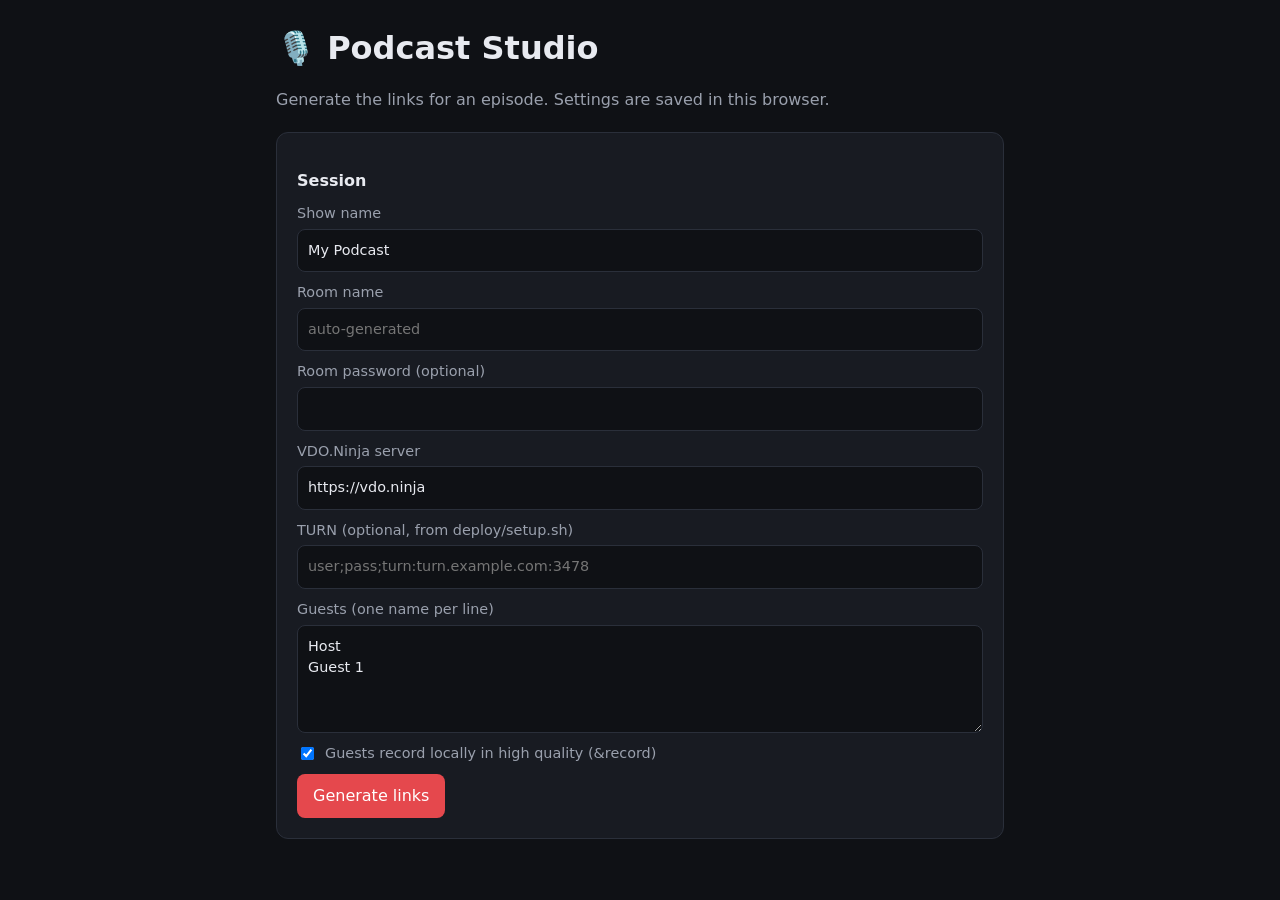
==== site/index.html @ 9c6dfa55 "Scaffold self-hosted podcast studio (VDO.Ninja + OBS) Co-Authored-By: Claude Opus 5.5 <noreply@anthr" ====
<!doctype html>
<html lang="en">
<head>
<meta charset="utf-8">
<meta name="viewport" content="width=device-width, initial-scale=1">
<title>Podcast Studio</title>
<link rel="stylesheet" href="style.css">
</head>
<body>
<main>
  <h1>🎙️ Podcast Studio</h1>
  <p class="sub">Generate the links for an episode. Settings are saved in this browser.</p>

  <section class="card">
    <h2>Session</h2>
    <label>Show name <input id="show" value="My Podcast"></label>
    <label>Room name <input id="room" placeholder="auto-generated"></label>
    <label>Room password (optional) <input id="password"></label>
    <label>VDO.Ninja server <input id="server" value="https://vdo.ninja"></label>
    <label>TURN (optional, from deploy/setup.sh) <input id="turn" placeholder="user;pass;turn:turn.example.com:3478"></label>
    <label>Guests (one name per line) <textarea id="guests" rows="4">Host
Guest 1</textarea></label>
    <label class="row"><input type="checkbox" id="record" checked> Guests record locally in high quality (&amp;record)</label>
    <button id="go">Generate links</button>
  </section>

  <section class="card" id="out" hidden>
    <h2>Director (you)</h2>
    <div id="director"></div>
    <h2>Guest links: send one to each person</h2>
    <div id="guestLinks"></div>
    <h2>OBS Browser Sources (1920×1080, "Control audio via OBS" ✓)</h2>
    <div id="obsLinks"></div>
  </section>
</main>
<script src="app.js"></script>
</body>
</html>
---- site/style.css ----
:root{--bg:#0f1115;--card:#181b22;--fg:#e8eaf0;--mut:#9aa0ad;--acc:#e5484d;--line:#2a2f3a}
*{box-sizing:border-box}
body{margin:0;background:var(--bg);color:var(--fg);font:16px/1.5 system-ui,sans-serif}
main{max-width:760px;margin:0 auto;padding:24px 16px}
h1{margin:0}.sub{color:var(--mut)}
.card{background:var(--card);border:1px solid var(--line);border-radius:12px;padding:20px;margin:20px 0}
h2{font-size:1rem;margin:16px 0 8px}
label{display:block;margin:10px 0;color:var(--mut);font-size:.9rem}
label.row{display:flex;gap:8px;align-items:center}
input:not([type=checkbox]),textarea{display:block;width:100%;margin-top:4px;padding:10px;background:var(--bg);color:var(--fg);border:1px solid var(--line);border-radius:8px;font:inherit}
button{background:var(--acc);color:#fff;border:0;border-radius:8px;padding:10px 16px;font:inherit;cursor:pointer}
.link{display:flex;gap:8px;align-items:center;margin:6px 0}
.link b{min-width:90px}
.link code{flex:1;overflow:hidden;text-overflow:ellipsis;white-space:nowrap;background:var(--bg);padding:6px 8px;border-radius:6px;font-size:.8rem}
.link button{padding:6px 10px;font-size:.8rem}
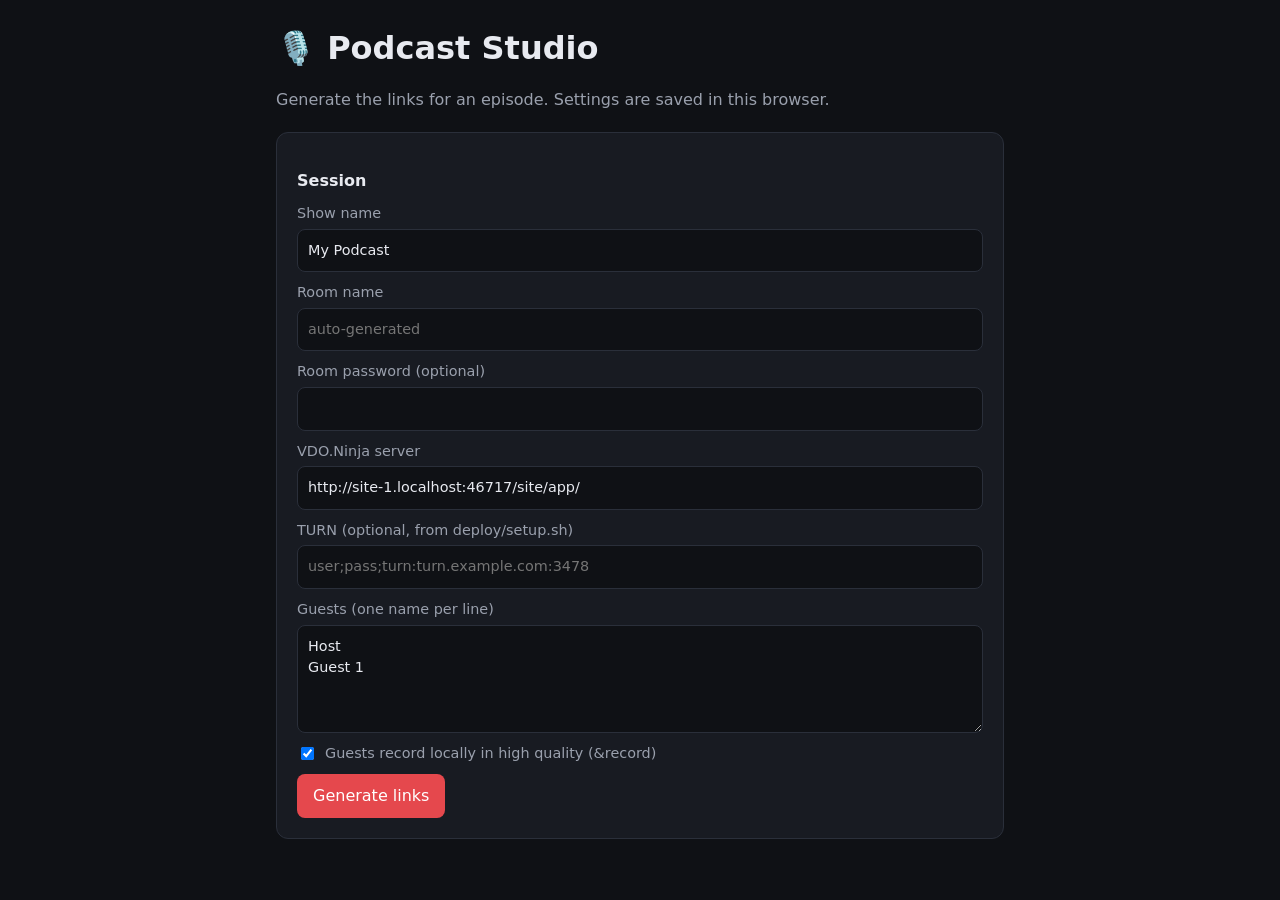
==== commit 8138d909: "Host studio + VDO.Ninja on GitHub Pages (ministryai.github.io/podcast) Co-Authored-By: Claude Opus 5" ====
--- a/site/index.html
+++ b/site/index.html
@@ -16,7 +16,7 @@
     <label>Show name <input id="show" value="My Podcast"></label>
     <label>Room name <input id="room" placeholder="auto-generated"></label>
     <label>Room password (optional) <input id="password"></label>
-    <label>VDO.Ninja server <input id="server" value="https://vdo.ninja"></label>
+    <label>VDO.Ninja server <input id="server" value="https://vdo.ninja" placeholder="defaults to this site's /app/"></label>
     <label>TURN (optional, from deploy/setup.sh) <input id="turn" placeholder="user;pass;turn:turn.example.com:3478"></label>
     <label>Guests (one name per line) <textarea id="guests" rows="4">Host
 Guest 1</textarea></label>
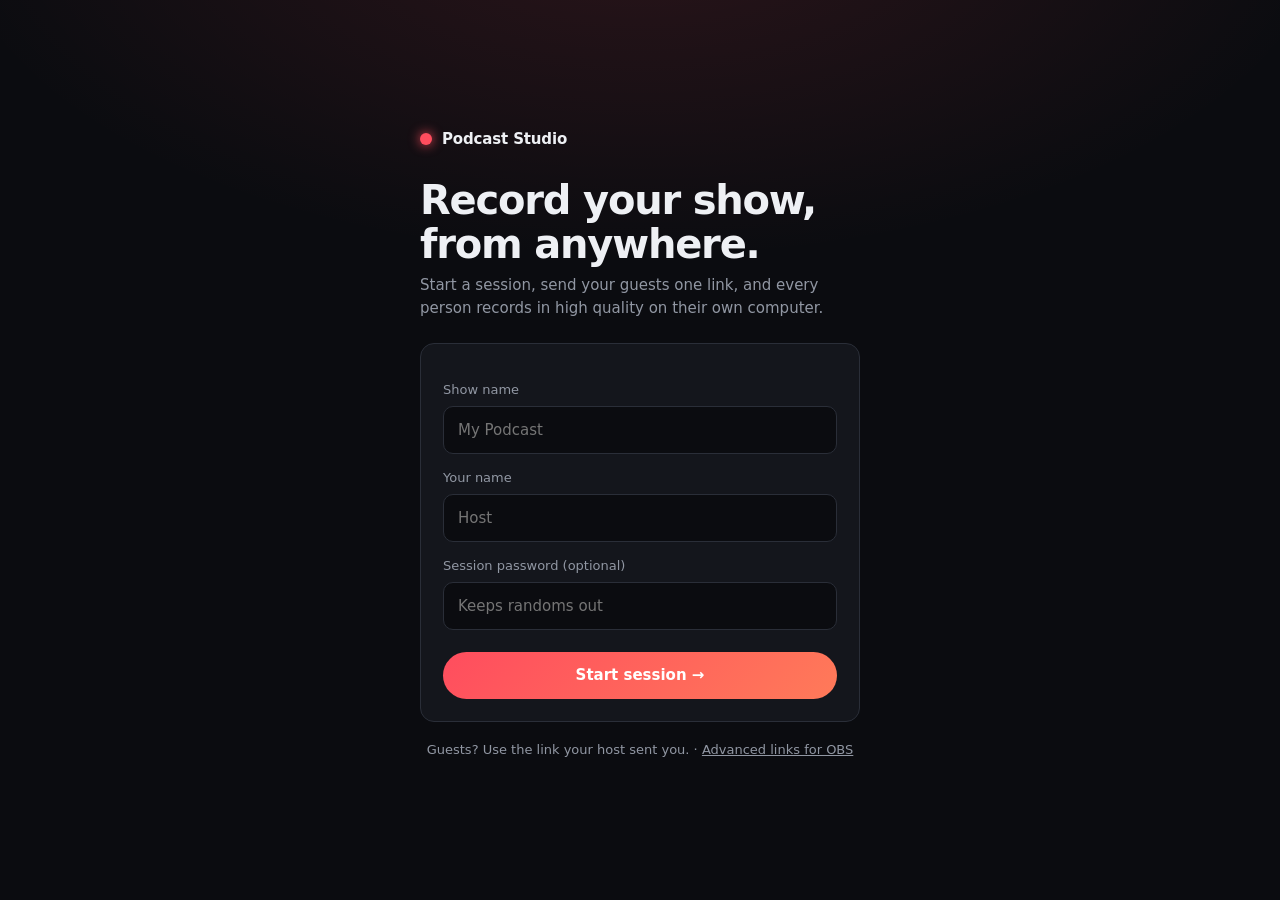
==== commit 26093c5e: "Branded studio UI: green room, custom controls, host-triggered recording Embeds self-hosted VDO.Ninj" ====
--- a/site/index.html
+++ b/site/index.html
@@ -7,32 +7,32 @@
 <link rel="stylesheet" href="style.css">
 </head>
 <body>
-<main>
-  <h1>🎙️ Podcast Studio</h1>
-  <p class="sub">Generate the links for an episode. Settings are saved in this browser.</p>
-
-  <section class="card">
-    <h2>Session</h2>
-    <label>Show name <input id="show" value="My Podcast"></label>
-    <label>Room name <input id="room" placeholder="auto-generated"></label>
-    <label>Room password (optional) <input id="password"></label>
-    <label>VDO.Ninja server <input id="server" value="https://vdo.ninja" placeholder="defaults to this site's /app/"></label>
-    <label>TURN (optional, from deploy/setup.sh) <input id="turn" placeholder="user;pass;turn:turn.example.com:3478"></label>
-    <label>Guests (one name per line) <textarea id="guests" rows="4">Host
-Guest 1</textarea></label>
-    <label class="row"><input type="checkbox" id="record" checked> Guests record locally in high quality (&amp;record)</label>
-    <button id="go">Generate links</button>
-  </section>
-
-  <section class="card" id="out" hidden>
-    <h2>Director (you)</h2>
-    <div id="director"></div>
-    <h2>Guest links: send one to each person</h2>
-    <div id="guestLinks"></div>
-    <h2>OBS Browser Sources (1920×1080, "Control audio via OBS" ✓)</h2>
-    <div id="obsLinks"></div>
-  </section>
+<main class="landing">
+  <div class="box">
+    <div class="logo"><span class="dot"></span> Podcast Studio</div>
+    <h1>Record your show,<br>from anywhere.</h1>
+    <p class="lead">Start a session, send your guests one link, and every person records in high quality on their own computer.</p>
+    <form class="card" id="start">
+      <label class="field"><span>Show name</span><input id="show" required placeholder="My Podcast"></label>
+      <label class="field"><span>Your name</span><input id="name" required placeholder="Host"></label>
+      <label class="field"><span>Session password (optional)</span><input id="pw" placeholder="Keeps randoms out"></label>
+      <button class="btn">Start session →</button>
+    </form>
+    <p class="foot">Guests? Use the link your host sent you. · <a href="tools/">Advanced links for OBS</a></p>
+  </div>
 </main>
-<script src="app.js"></script>
+<script>
+  const $ = id => document.getElementById(id);
+  try { const s = JSON.parse(localStorage.getItem('studio-host') || '{}'); $('show').value = s.show || ''; $('name').value = s.name || ''; } catch {}
+  $('start').onsubmit = e => {
+    e.preventDefault();
+    const show = $('show').value.trim(), name = $('name').value.trim();
+    try { localStorage.setItem('studio-host', JSON.stringify({ show, name })); } catch {}
+    const room = (show.toLowerCase().replace(/[^a-z0-9]/g, '').slice(0, 16) || 'show') + Math.random().toString(36).slice(2, 8);
+    const q = new URLSearchParams({ room, show, name, host: '1' });
+    if ($('pw').value) q.set('pw', $('pw').value);
+    location.href = 'studio.html?' + q;
+  };
+</script>
 </body>
 </html>
--- a/site/style.css
+++ b/site/style.css
@@ -1,15 +1,96 @@
-:root{--bg:#0f1115;--card:#181b22;--fg:#e8eaf0;--mut:#9aa0ad;--acc:#e5484d;--line:#2a2f3a}
-*{box-sizing:border-box}
-body{margin:0;background:var(--bg);color:var(--fg);font:16px/1.5 system-ui,sans-serif}
-main{max-width:760px;margin:0 auto;padding:24px 16px}
-h1{margin:0}.sub{color:var(--mut)}
-.card{background:var(--card);border:1px solid var(--line);border-radius:12px;padding:20px;margin:20px 0}
-h2{font-size:1rem;margin:16px 0 8px}
-label{display:block;margin:10px 0;color:var(--mut);font-size:.9rem}
-label.row{display:flex;gap:8px;align-items:center}
-input:not([type=checkbox]),textarea{display:block;width:100%;margin-top:4px;padding:10px;background:var(--bg);color:var(--fg);border:1px solid var(--line);border-radius:8px;font:inherit}
-button{background:var(--acc);color:#fff;border:0;border-radius:8px;padding:10px 16px;font:inherit;cursor:pointer}
-.link{display:flex;gap:8px;align-items:center;margin:6px 0}
-.link b{min-width:90px}
-.link code{flex:1;overflow:hidden;text-overflow:ellipsis;white-space:nowrap;background:var(--bg);padding:6px 8px;border-radius:6px;font-size:.8rem}
-.link button{padding:6px 10px;font-size:.8rem}
+[hidden] { display: none !important; }
+:root {
+  --bg: #0b0c10;
+  --panel: #14161c;
+  --panel-2: #1c1f27;
+  --line: #2a2e38;
+  --fg: #eef0f4;
+  --mut: #9197a3;
+  --acc: #ff4d5e;
+  --acc-2: #ff7a59;
+  --ok: #30d67b;
+  --radius: 14px;
+}
+* { box-sizing: border-box; }
+html, body { height: 100%; }
+body {
+  margin: 0; background: var(--bg); color: var(--fg);
+  font: 15px/1.5 "Inter", system-ui, -apple-system, Segoe UI, sans-serif;
+  -webkit-font-smoothing: antialiased;
+}
+a { color: inherit; }
+button, input, select, textarea { font: inherit; color: inherit; }
+
+.btn {
+  display: inline-flex; align-items: center; justify-content: center; gap: 8px;
+  border: 0; border-radius: 999px; padding: 12px 22px; cursor: pointer;
+  background: linear-gradient(135deg, var(--acc), var(--acc-2)); color: #fff; font-weight: 600;
+  transition: transform .1s, filter .2s;
+}
+.btn:hover { filter: brightness(1.08); }
+.btn:active { transform: scale(.97); }
+.btn.ghost { background: var(--panel-2); border: 1px solid var(--line); }
+.btn:disabled { opacity: .5; cursor: default; }
+
+.field { display: block; margin: 14px 0; }
+.field span { display: block; font-size: 13px; color: var(--mut); margin-bottom: 6px; }
+.field input, .field select, .field textarea {
+  width: 100%; padding: 12px 14px; border-radius: 10px;
+  background: var(--bg); border: 1px solid var(--line); outline: none;
+}
+.field input:focus, .field select:focus { border-color: var(--acc); }
+
+.logo { display: flex; align-items: center; gap: 10px; font-weight: 700; letter-spacing: -.01em; }
+.logo .dot { width: 12px; height: 12px; border-radius: 50%; background: var(--acc); box-shadow: 0 0 12px var(--acc); }
+
+/* ---------- landing ---------- */
+.landing { min-height: 100%; display: grid; place-items: center; padding: 24px 16px;
+  background: radial-gradient(1000px 500px at 50% -10%, #ff4d5e22, transparent 70%); }
+.landing .box { width: 100%; max-width: 440px; }
+.landing h1 { font-size: 40px; line-height: 1.1; letter-spacing: -.03em; margin: 28px 0 8px; }
+.landing p.lead { color: var(--mut); margin: 0 0 24px; }
+.card { background: var(--panel); border: 1px solid var(--line); border-radius: var(--radius); padding: 22px; }
+.landing .btn { width: 100%; margin-top: 8px; }
+.foot { margin-top: 18px; font-size: 13px; color: var(--mut); text-align: center; }
+
+/* ---------- green room ---------- */
+.green { min-height: 100%; display: grid; place-items: center; padding: 24px 16px; }
+.green .wrap { width: 100%; max-width: 900px; display: grid; grid-template-columns: 1.4fr 1fr; gap: 24px; align-items: center; }
+.preview { position: relative; aspect-ratio: 16/9; background: #000; border-radius: var(--radius); overflow: hidden; border: 1px solid var(--line); }
+.preview video { width: 100%; height: 100%; object-fit: cover; transform: scaleX(-1); }
+.preview .meter { position: absolute; left: 14px; bottom: 14px; right: 14px; height: 6px; border-radius: 3px; background: #ffffff22; }
+.preview .meter i { display: block; height: 100%; width: 0; border-radius: 3px; background: var(--ok); transition: width .08s; }
+.preview .off { position: absolute; inset: 0; display: grid; place-items: center; color: var(--mut); }
+.green h2 { margin: 0 0 4px; font-size: 26px; letter-spacing: -.02em; }
+.green .sub { color: var(--mut); margin: 0 0 8px; }
+.green .btn { width: 100%; margin-top: 10px; }
+.tip { font-size: 13px; color: var(--mut); margin-top: 12px; }
+@media (max-width: 760px) { .green .wrap { grid-template-columns: 1fr; } }
+
+/* ---------- studio ---------- */
+.studio { height: 100%; display: grid; grid-template-rows: 60px 1fr 84px; }
+.topbar { display: flex; align-items: center; justify-content: space-between; padding: 0 20px; border-bottom: 1px solid var(--line); background: var(--panel); gap: 12px; }
+.topbar .title { display: flex; align-items: center; gap: 14px; min-width: 0; }
+.topbar .show { color: var(--mut); white-space: nowrap; overflow: hidden; text-overflow: ellipsis; }
+.pill { display: inline-flex; align-items: center; gap: 8px; padding: 6px 12px; border-radius: 999px; background: var(--panel-2); border: 1px solid var(--line); font-size: 13px; white-space: nowrap; }
+.pill.rec { background: #ff4d5e22; border-color: var(--acc); color: #ffb3ba; }
+.pill.rec::before { content: ""; width: 8px; height: 8px; border-radius: 50%; background: var(--acc); animation: blink 1s infinite; }
+@keyframes blink { 50% { opacity: .2; } }
+.stage { position: relative; padding: 16px; min-height: 0; }
+.stage iframe { width: 100%; height: 100%; border: 0; border-radius: var(--radius); background: var(--panel); }
+.controls { display: flex; align-items: center; justify-content: center; gap: 12px; border-top: 1px solid var(--line); background: var(--panel); padding: 0 16px; }
+.ctl { width: 52px; height: 52px; border-radius: 50%; border: 1px solid var(--line); background: var(--panel-2); cursor: pointer; display: grid; place-items: center; font-size: 20px; transition: background .2s; }
+.ctl:hover { background: #262a34; }
+.ctl.off { background: #3a1c21; border-color: #7a2a33; }
+.ctl.leave { background: #c9303f; border-color: #c9303f; }
+.recbtn { height: 52px; padding: 0 22px; border-radius: 999px; border: 0; cursor: pointer; font-weight: 600; background: var(--acc); color: #fff; display: inline-flex; align-items: center; gap: 10px; }
+.recbtn::before { content: ""; width: 12px; height: 12px; border-radius: 50%; background: #fff; }
+.recbtn.on::before { border-radius: 2px; }
+.sep { width: 1px; height: 32px; background: var(--line); margin: 0 6px; }
+.toast { position: fixed; left: 50%; bottom: 100px; transform: translateX(-50%); background: var(--panel-2); border: 1px solid var(--line); padding: 10px 16px; border-radius: 10px; opacity: 0; transition: opacity .2s; pointer-events: none; }
+.toast.show { opacity: 1; }
+@media (max-width: 600px) { .topbar .show, .hide-sm { display: none; } .ctl { width: 46px; height: 46px; } }
+
+/* ---------- thanks ---------- */
+.done { min-height: 100%; display: grid; place-items: center; text-align: center; padding: 24px 16px; }
+.done p { color: var(--mut); max-width: 420px; }
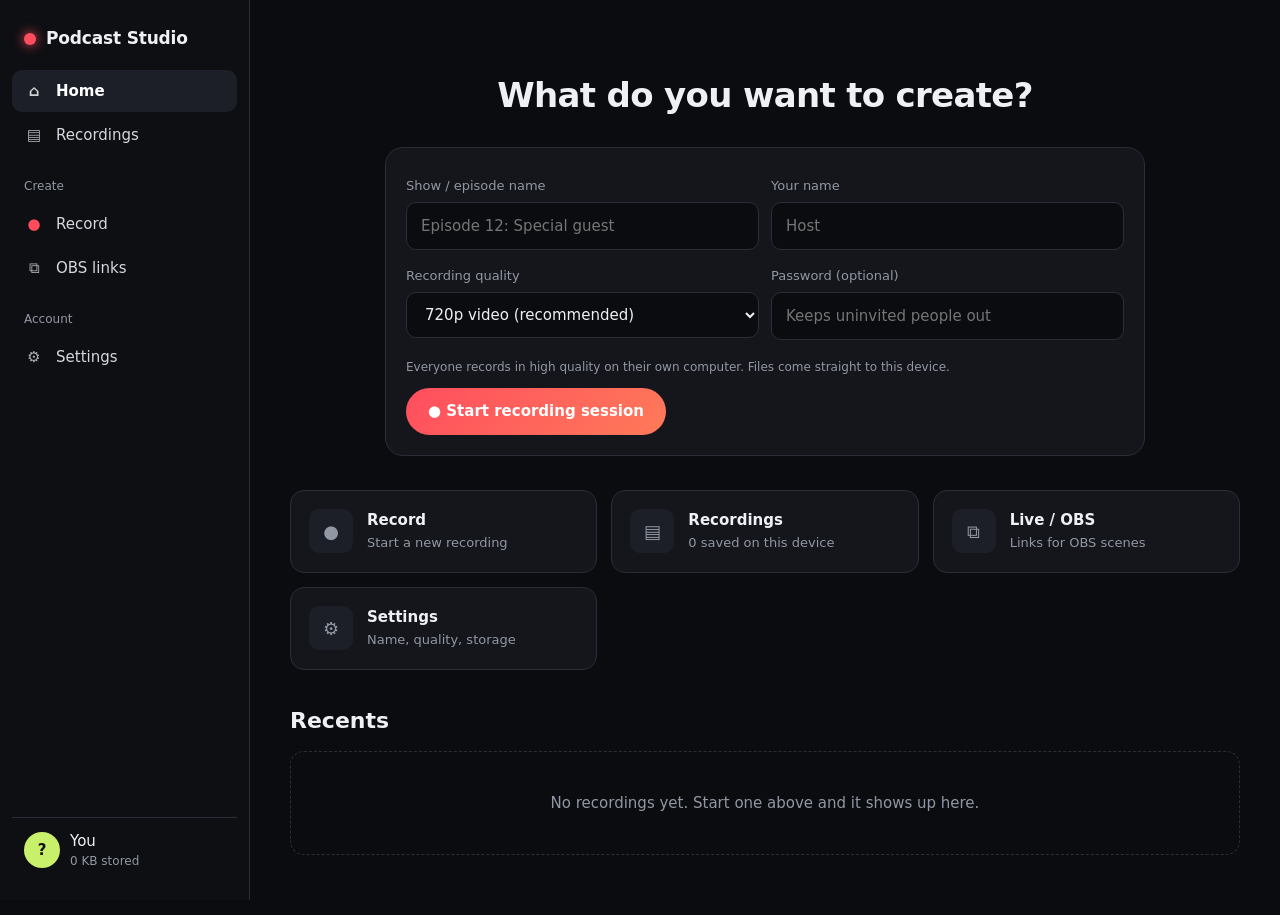
==== commit fdcc022f: "Dashboard + local library; guest recordings stream to host (no downloads) - Riverside-style dashboar" ====
--- a/site/index.html
+++ b/site/index.html
@@ -5,34 +5,30 @@
 <meta name="viewport" content="width=device-width, initial-scale=1">
 <title>Podcast Studio</title>
 <link rel="stylesheet" href="style.css">
+<link rel="stylesheet" href="dashboard.css">
 </head>
 <body>
-<main class="landing">
-  <div class="box">
-    <div class="logo"><span class="dot"></span> Podcast Studio</div>
-    <h1>Record your show,<br>from anywhere.</h1>
-    <p class="lead">Start a session, send your guests one link, and every person records in high quality on their own computer.</p>
-    <form class="card" id="start">
-      <label class="field"><span>Show name</span><input id="show" required placeholder="My Podcast"></label>
-      <label class="field"><span>Your name</span><input id="name" required placeholder="Host"></label>
-      <label class="field"><span>Session password (optional)</span><input id="pw" placeholder="Keeps randoms out"></label>
-      <button class="btn">Start session →</button>
-    </form>
-    <p class="foot">Guests? Use the link your host sent you. · <a href="tools/">Advanced links for OBS</a></p>
-  </div>
-</main>
-<script>
-  const $ = id => document.getElementById(id);
-  try { const s = JSON.parse(localStorage.getItem('studio-host') || '{}'); $('show').value = s.show || ''; $('name').value = s.name || ''; } catch {}
-  $('start').onsubmit = e => {
-    e.preventDefault();
-    const show = $('show').value.trim(), name = $('name').value.trim();
-    try { localStorage.setItem('studio-host', JSON.stringify({ show, name })); } catch {}
-    const room = (show.toLowerCase().replace(/[^a-z0-9]/g, '').slice(0, 16) || 'show') + Math.random().toString(36).slice(2, 8);
-    const q = new URLSearchParams({ room, show, name, host: '1' });
-    if ($('pw').value) q.set('pw', $('pw').value);
-    location.href = 'studio.html?' + q;
-  };
-</script>
+<div class="app">
+  <aside class="side" id="side">
+    <a class="logo side-logo" href="#/"><span class="dot"></span> Podcast Studio</a>
+    <nav>
+      <a href="#/" data-nav="home"><span class="ic">⌂</span> Home</a>
+      <a href="#/recordings" data-nav="recordings"><span class="ic">▤</span> Recordings</a>
+      <p class="navlabel">Create</p>
+      <a href="#/new" data-nav="new"><span class="ic rec-ic">●</span> Record</a>
+      <a href="tools/" data-nav="obs"><span class="ic">⧉</span> OBS links</a>
+      <p class="navlabel">Account</p>
+      <a href="#/settings" data-nav="settings"><span class="ic">⚙</span> Settings</a>
+    </nav>
+    <div class="side-foot">
+      <span class="avatar" id="avatar">?</span>
+      <div><div id="sideName">You</div><div class="mut small" id="sideStorage"></div></div>
+    </div>
+  </aside>
+  <button class="menu-btn" id="menuBtn" aria-label="Menu">☰</button>
+  <main class="content" id="view"></main>
+</div>
+<div class="toast" id="toast"></div>
+<script type="module" src="dashboard.js"></script>
 </body>
 </html>
--- a/site/style.css
+++ b/site/style.css
@@ -94,3 +94,4 @@
 /* ---------- thanks ---------- */
 .done { min-height: 100%; display: grid; place-items: center; text-align: center; padding: 24px 16px; }
 .done p { color: var(--mut); max-width: 420px; }
+.donelist { list-style: none; padding: 0; color: var(--mut); } .donelist li { margin: 6px 0; }
--- a/site/dashboard.css
+++ b/site/dashboard.css
@@ -0,0 +1,71 @@
+.app { display: grid; grid-template-columns: 250px 1fr; min-height: 100%; }
+.side { position: sticky; top: 0; height: 100vh; display: flex; flex-direction: column; padding: 18px 12px; border-right: 1px solid var(--line); background: #0e0f13; }
+.side-logo { padding: 8px 12px 18px; text-decoration: none; font-size: 17px; }
+.side nav { display: flex; flex-direction: column; gap: 2px; flex: 1; }
+.side nav a { display: flex; align-items: center; gap: 12px; padding: 10px 12px; border-radius: 10px; text-decoration: none; color: #d4d7de; }
+.side nav a:hover { background: var(--panel-2); }
+.side nav a.active { background: var(--panel-2); color: #fff; font-weight: 600; }
+.ic { width: 20px; text-align: center; opacity: .8; }
+.rec-ic { color: var(--acc); opacity: 1; }
+.navlabel { margin: 18px 12px 6px; font-size: 12px; color: var(--mut); }
+.side-foot { display: flex; align-items: center; gap: 10px; padding: 12px; border-top: 1px solid var(--line); }
+.avatar { width: 36px; height: 36px; border-radius: 50%; background: #c8f06a; color: #111; display: grid; place-items: center; font-weight: 700; }
+.mut { color: var(--mut); } .small { font-size: 12px; }
+.menu-btn { display: none; }
+
+.content { padding: 40px 40px 60px; min-width: 0; }
+.page-title { font-size: 26px; letter-spacing: -.02em; margin: 0 0 20px; }
+.hero { text-align: center; font-size: 34px; letter-spacing: -.02em; margin: 30px 0 26px; }
+
+.create { max-width: 760px; margin: 0 auto; background: var(--panel); border: 1px solid var(--line); border-radius: 18px; padding: 20px; }
+.create .row { display: grid; grid-template-columns: 1fr 1fr; gap: 12px; }
+.create .field { margin: 8px 0; }
+.create .actions { display: flex; justify-content: space-between; align-items: center; gap: 12px; margin-top: 10px; flex-wrap: wrap; }
+
+.cards { display: grid; grid-template-columns: repeat(auto-fill, minmax(230px, 1fr)); gap: 14px; margin: 34px 0; }
+.qcard { display: flex; gap: 14px; align-items: center; padding: 18px; border-radius: 14px; background: var(--panel); border: 1px solid var(--line); text-decoration: none; cursor: pointer; }
+.qcard:hover { border-color: #3a3f4b; }
+.qcard .qi { width: 44px; height: 44px; border-radius: 10px; display: grid; place-items: center; background: var(--panel-2); font-size: 18px; flex: none; }
+.qcard b { display: block; }
+.qcard span { color: var(--mut); font-size: 13px; }
+
+.section-h { display: flex; justify-content: space-between; align-items: center; margin: 10px 0 14px; }
+.section-h h2 { margin: 0; font-size: 22px; }
+.grid { display: grid; grid-template-columns: repeat(auto-fill, minmax(260px, 1fr)); gap: 16px; }
+.rcard { background: var(--panel); border: 1px solid var(--line); border-radius: 14px; overflow: hidden; text-decoration: none; display: block; transition: border-color .2s; }
+.rcard:hover { border-color: #3a3f4b; }
+.thumb { aspect-ratio: 16/9; background: #0b0c10 center/cover no-repeat; display: grid; place-items: center; color: #3a3f4b; font-size: 34px; position: relative; }
+.thumb .badge { position: absolute; left: 10px; top: 10px; font-size: 12px; background: rgba(0,0,0,.6); padding: 3px 8px; border-radius: 6px; color: #fff; }
+.thumb .dur { position: absolute; right: 10px; bottom: 10px; font-size: 12px; background: rgba(0,0,0,.6); padding: 3px 8px; border-radius: 6px; color: #fff; }
+.rcard .info { padding: 12px 14px; }
+.rcard .info b { display: block; white-space: nowrap; overflow: hidden; text-overflow: ellipsis; }
+.empty { padding: 40px; text-align: center; color: var(--mut); border: 1px dashed var(--line); border-radius: 14px; }
+
+.detail-head { display: flex; justify-content: space-between; align-items: flex-start; gap: 16px; flex-wrap: wrap; margin-bottom: 24px; }
+.detail-head h1 { margin: 0; font-size: 28px; letter-spacing: -.02em; }
+.btns { display: flex; gap: 8px; flex-wrap: wrap; }
+.btn.sm { padding: 8px 14px; font-size: 14px; }
+.btn.danger { background: #3a1c21; border: 1px solid #7a2a33; }
+.take { margin: 0 0 30px; }
+.take h3 { margin: 0 0 12px; font-size: 16px; color: var(--mut); font-weight: 500; }
+.tracks { display: grid; grid-template-columns: repeat(auto-fill, minmax(300px, 1fr)); gap: 16px; }
+.track { background: var(--panel); border: 1px solid var(--line); border-radius: 14px; overflow: hidden; }
+.track video, .track audio { width: 100%; display: block; background: #000; aspect-ratio: 16/9; }
+.track .meta { display: flex; justify-content: space-between; align-items: center; gap: 8px; padding: 12px 14px; }
+.status { font-size: 12px; padding: 3px 8px; border-radius: 6px; background: var(--panel-2); color: var(--mut); }
+.status.complete { color: var(--ok); }
+.status.receiving, .status.recording { color: #ffcf5c; }
+
+.settings { max-width: 560px; }
+.bar { height: 8px; border-radius: 4px; background: var(--panel-2); overflow: hidden; margin: 8px 0; }
+.bar i { display: block; height: 100%; background: var(--acc); }
+
+@media (max-width: 800px) {
+  .app { grid-template-columns: 1fr; }
+  .side { position: fixed; z-index: 10; left: 0; width: 250px; transform: translateX(-100%); transition: transform .2s; }
+  .side.open { transform: none; }
+  .menu-btn { display: block; position: fixed; top: 12px; left: 12px; z-index: 11; background: var(--panel-2); border: 1px solid var(--line); border-radius: 8px; padding: 6px 10px; color: var(--fg); }
+  .content { padding: 60px 16px 40px; }
+  .create .row { grid-template-columns: 1fr; }
+  .hero { font-size: 26px; }
+}
